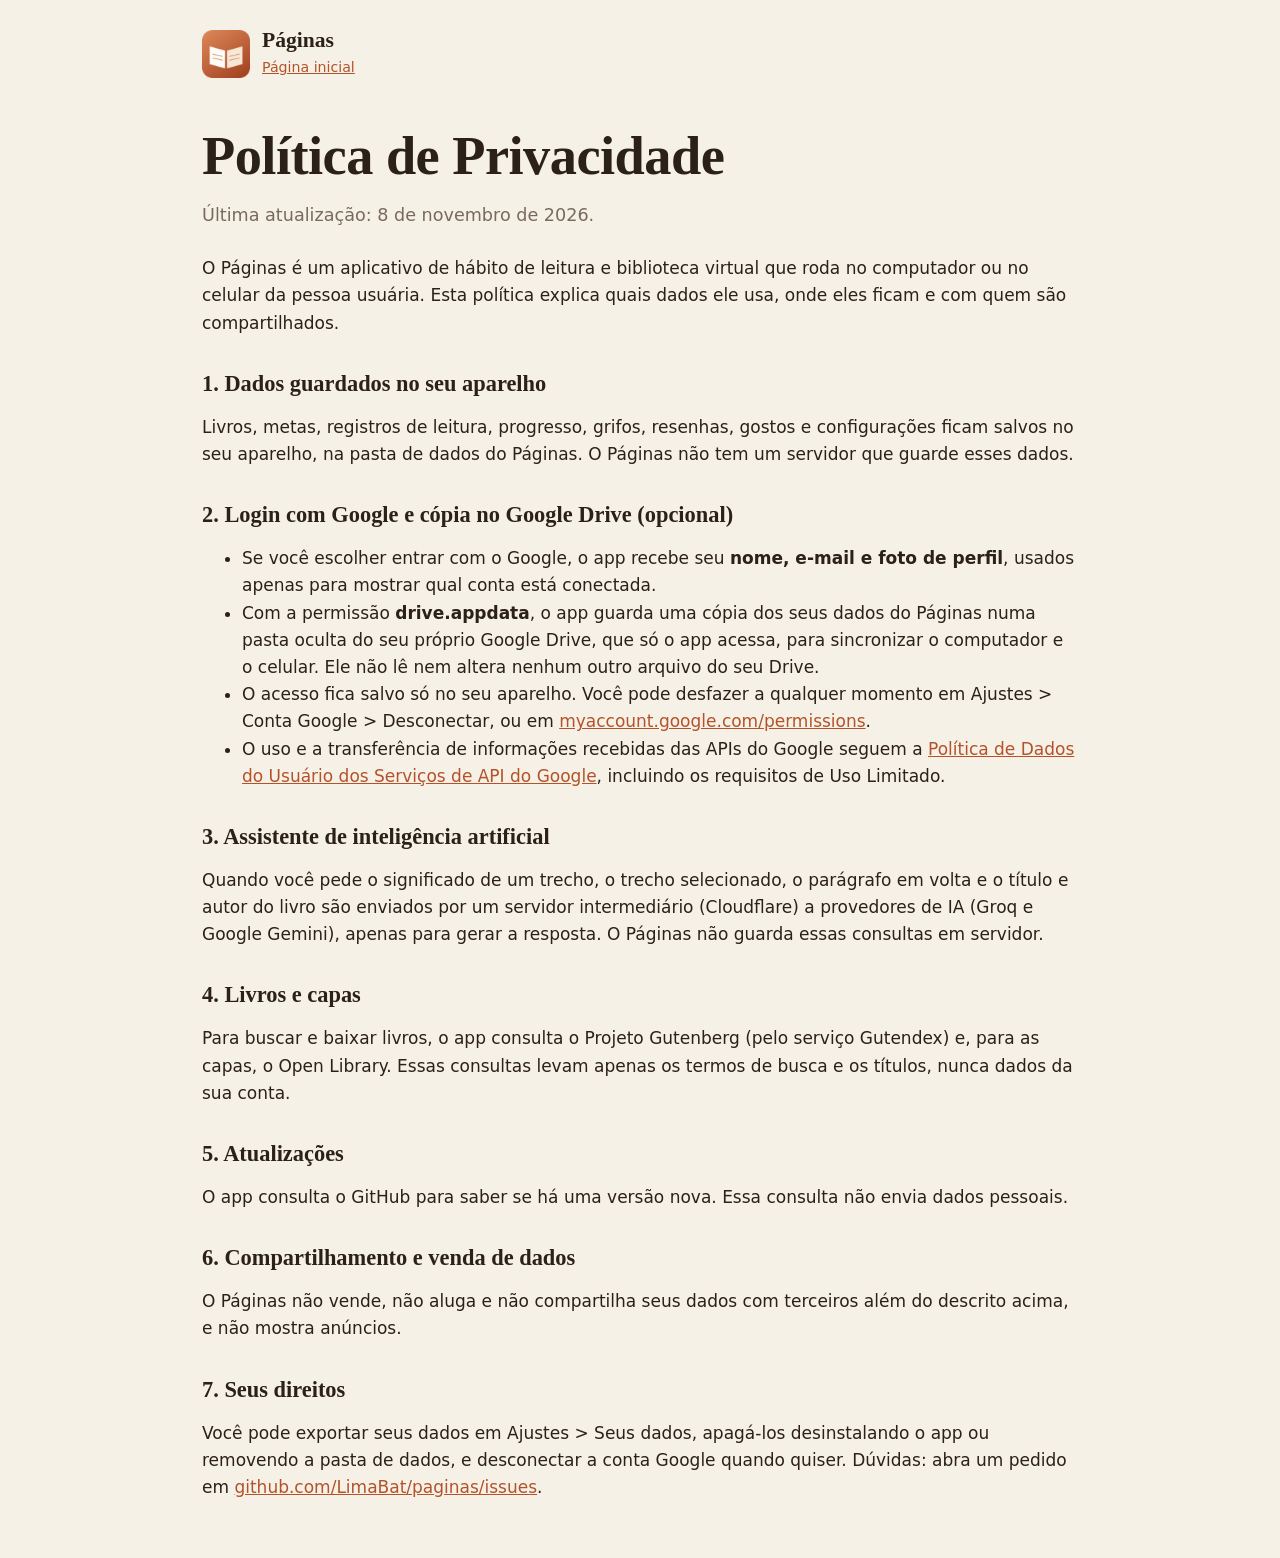
==== docs/privacidade.html @ e3178f03 "Páginas: Windows (.bat), app Android, site de download, IA do Investe.AI e conta Google Co-Authored-" ====
<!doctype html>
<html lang="pt-BR"><head><meta charset="utf-8"><meta name="viewport" content="width=device-width,initial-scale=1">
<title>Política de Privacidade · Páginas</title><link rel="icon" href="icone.png"><link rel="stylesheet" href="estilo.css"></head>
<body><main>
<header><img src="icone.png" alt=""><div><b>Páginas</b><small><a href="index.html">Página inicial</a></small></div></header>
<h1>Política de Privacidade</h1>
<p class="sub">Última atualização: 8 de novembro de 2026.</p>
<p>O Páginas é um aplicativo de hábito de leitura e biblioteca virtual que roda no computador ou no celular da pessoa usuária. Esta política explica quais dados ele usa, onde eles ficam e com quem são compartilhados.</p>
<h2>1. Dados guardados no seu aparelho</h2>
<p>Livros, metas, registros de leitura, progresso, grifos, resenhas, gostos e configurações ficam salvos no seu aparelho, na pasta de dados do Páginas. O Páginas não tem um servidor que guarde esses dados.</p>
<h2>2. Login com Google e cópia no Google Drive (opcional)</h2>
<ul>
<li>Se você escolher entrar com o Google, o app recebe seu <b>nome, e-mail e foto de perfil</b>, usados apenas para mostrar qual conta está conectada.</li>
<li>Com a permissão <b>drive.appdata</b>, o app guarda uma cópia dos seus dados do Páginas numa pasta oculta do seu próprio Google Drive, que só o app acessa, para sincronizar o computador e o celular. Ele não lê nem altera nenhum outro arquivo do seu Drive.</li>
<li>O acesso fica salvo só no seu aparelho. Você pode desfazer a qualquer momento em Ajustes &gt; Conta Google &gt; Desconectar, ou em <a href="https://myaccount.google.com/permissions">myaccount.google.com/permissions</a>.</li>
<li>O uso e a transferência de informações recebidas das APIs do Google seguem a <a href="https://developers.google.com/terms/api-services-user-data-policy">Política de Dados do Usuário dos Serviços de API do Google</a>, incluindo os requisitos de Uso Limitado.</li>
</ul>
<h2>3. Assistente de inteligência artificial</h2>
<p>Quando você pede o significado de um trecho, o trecho selecionado, o parágrafo em volta e o título e autor do livro são enviados por um servidor intermediário (Cloudflare) a provedores de IA (Groq e Google Gemini), apenas para gerar a resposta. O Páginas não guarda essas consultas em servidor.</p>
<h2>4. Livros e capas</h2>
<p>Para buscar e baixar livros, o app consulta o Projeto Gutenberg (pelo serviço Gutendex) e, para as capas, o Open Library. Essas consultas levam apenas os termos de busca e os títulos, nunca dados da sua conta.</p>
<h2>5. Atualizações</h2>
<p>O app consulta o GitHub para saber se há uma versão nova. Essa consulta não envia dados pessoais.</p>
<h2>6. Compartilhamento e venda de dados</h2>
<p>O Páginas não vende, não aluga e não compartilha seus dados com terceiros além do descrito acima, e não mostra anúncios.</p>
<h2>7. Seus direitos</h2>
<p>Você pode exportar seus dados em Ajustes &gt; Seus dados, apagá-los desinstalando o app ou removendo a pasta de dados, e desconectar a conta Google quando quiser. Dúvidas: abra um pedido em <a href="https://github.com/LimaBat/paginas/issues">github.com/LimaBat/paginas/issues</a>.</p>
</main></body></html>
---- docs/estilo.css ----
:root{--papel:#f6f1e7;--card:#fffdf8;--tinta:#2b2118;--suave:#7a6a5c;--linha:#e6dccb;--acento:#b4532a;--acento2:#e08a5c}
*{box-sizing:border-box}
body{margin:0;background:var(--papel);color:var(--tinta);font:17px/1.6 Nunito,system-ui,sans-serif}
main{max-width:920px;margin:0 auto;padding:28px 22px 40px}
a{color:var(--acento)}
header{display:flex;align-items:center;gap:12px;margin-bottom:46px}
header img{width:48px;height:48px}
header b{font:700 1.35rem Lora,Georgia,serif;display:block}
header small{color:var(--suave)}
h1{font:700 clamp(2.1rem,5.5vw,3.4rem)/1.12 Lora,Georgia,serif;margin:0 0 14px;letter-spacing:-.01em}
h1 em{font-style:italic;color:var(--acento)}
h2{font:700 1.4rem Lora,Georgia,serif;margin:34px 0 10px}
.sub{color:var(--suave);font-size:1.1rem;max-width:640px;margin:0 0 26px}
.bts{display:flex;flex-wrap:wrap;gap:12px;margin:0 0 10px}
.btn{display:inline-flex;align-items:center;gap:10px;padding:14px 22px;border-radius:14px;font-weight:800;text-decoration:none;color:var(--acento);background:var(--card);border:2px solid var(--acento)}
.btn.principal{color:#fff;border-color:transparent;background:linear-gradient(135deg,var(--acento2),#a0401e);box-shadow:0 8px 22px rgba(160,64,30,.25)}
.btn small{display:block;font-weight:600;font-size:.78rem;opacity:.85}
.nota{color:var(--suave);font-size:.9rem;margin:6px 0 30px}
.cards{display:grid;grid-template-columns:repeat(auto-fit,minmax(250px,1fr));gap:14px;margin:26px 0}
.card{background:var(--card);border:1px solid var(--linha);border-radius:16px;padding:18px 20px}
.card b{display:block;font:700 1.08rem Lora,Georgia,serif;margin-bottom:4px}
.card .e{font-size:1.6rem;display:block;margin-bottom:6px}
details.card summary{cursor:pointer;font-weight:800}
details.card{margin:10px 0}
ol{margin:10px 0 0 20px;padding:0}
footer{margin-top:46px;padding-top:18px;border-top:1px solid var(--linha);display:flex;flex-wrap:wrap;gap:18px;font-size:.92rem}
footer a{color:var(--suave)}
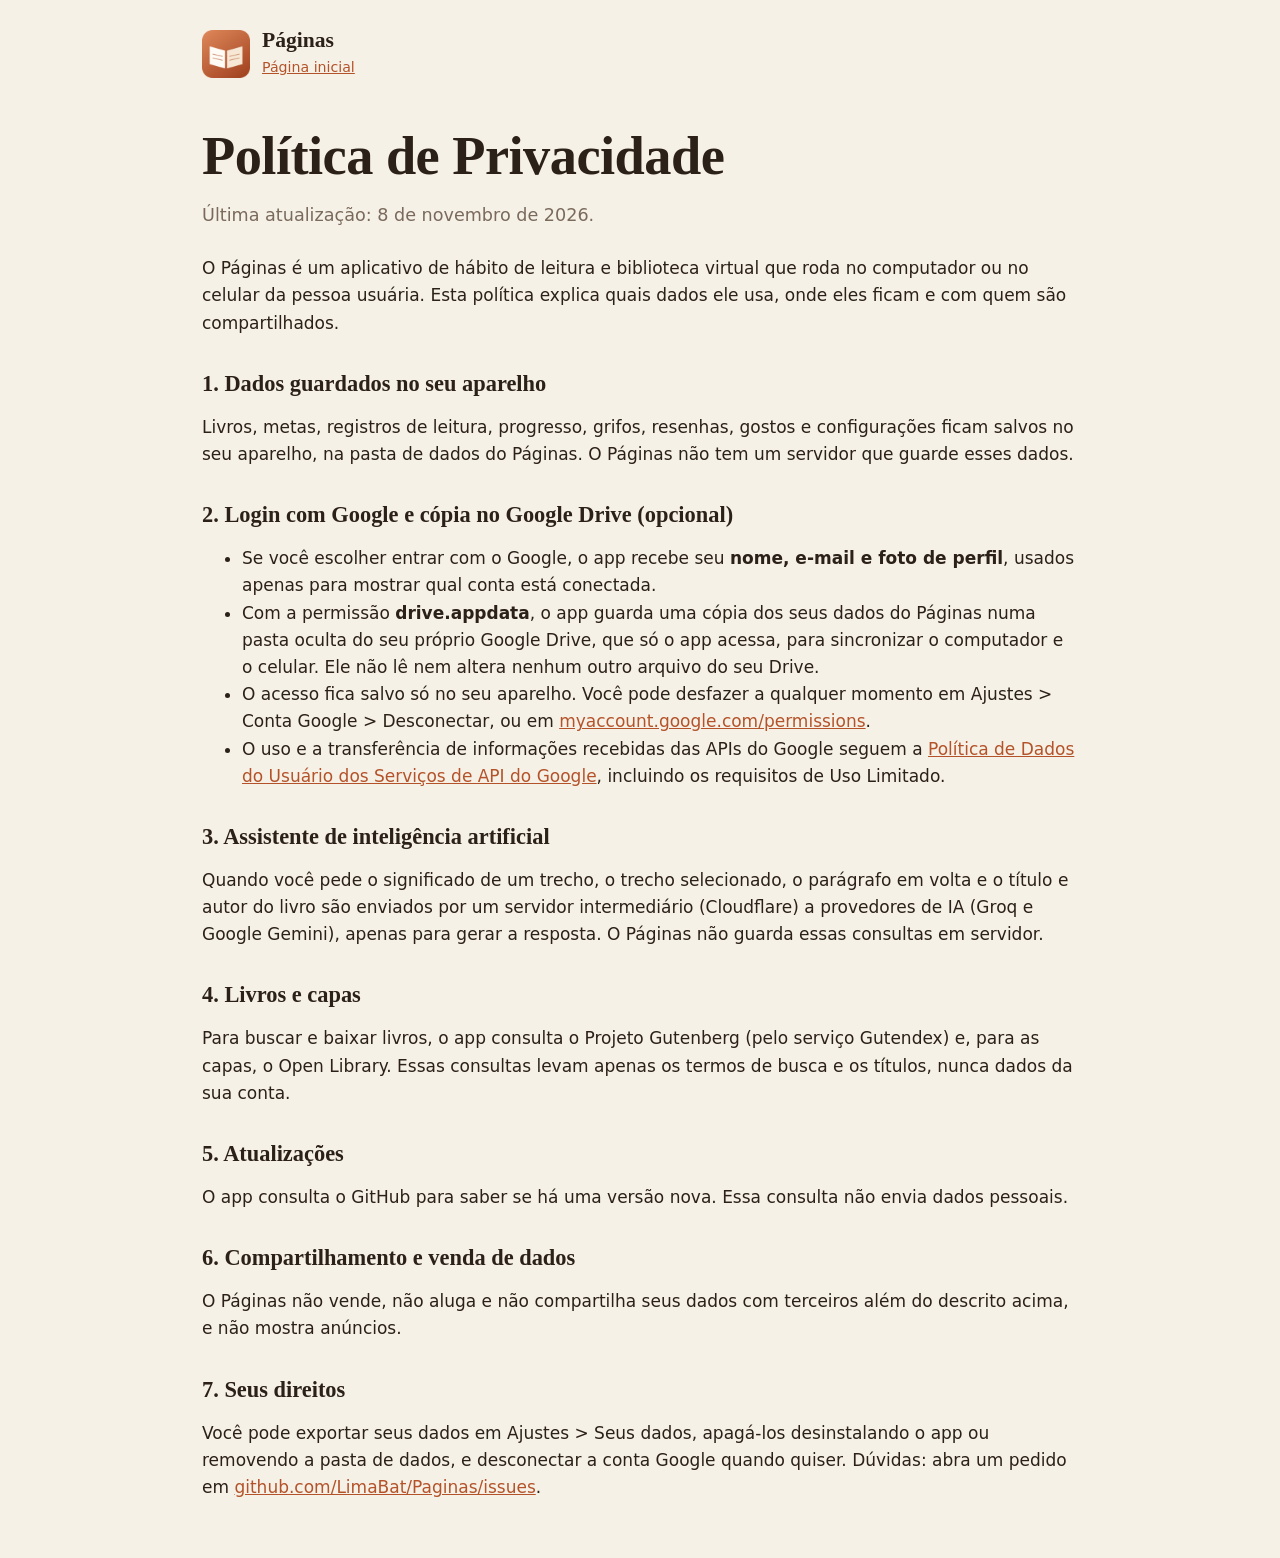
==== commit afecc461: "Links com o nome certo do repositório (LimaBat/Paginas) Co-Authored-By: Claude Opus 5.5 <noreply@ant" ====
--- a/docs/privacidade.html
+++ b/docs/privacidade.html
@@ -24,5 +24,5 @@
 <h2>6. Compartilhamento e venda de dados</h2>
 <p>O Páginas não vende, não aluga e não compartilha seus dados com terceiros além do descrito acima, e não mostra anúncios.</p>
 <h2>7. Seus direitos</h2>
-<p>Você pode exportar seus dados em Ajustes &gt; Seus dados, apagá-los desinstalando o app ou removendo a pasta de dados, e desconectar a conta Google quando quiser. Dúvidas: abra um pedido em <a href="https://github.com/LimaBat/paginas/issues">github.com/LimaBat/paginas/issues</a>.</p>
+<p>Você pode exportar seus dados em Ajustes &gt; Seus dados, apagá-los desinstalando o app ou removendo a pasta de dados, e desconectar a conta Google quando quiser. Dúvidas: abra um pedido em <a href="https://github.com/LimaBat/Paginas/issues">github.com/LimaBat/Paginas/issues</a>.</p>
 </main></body></html>
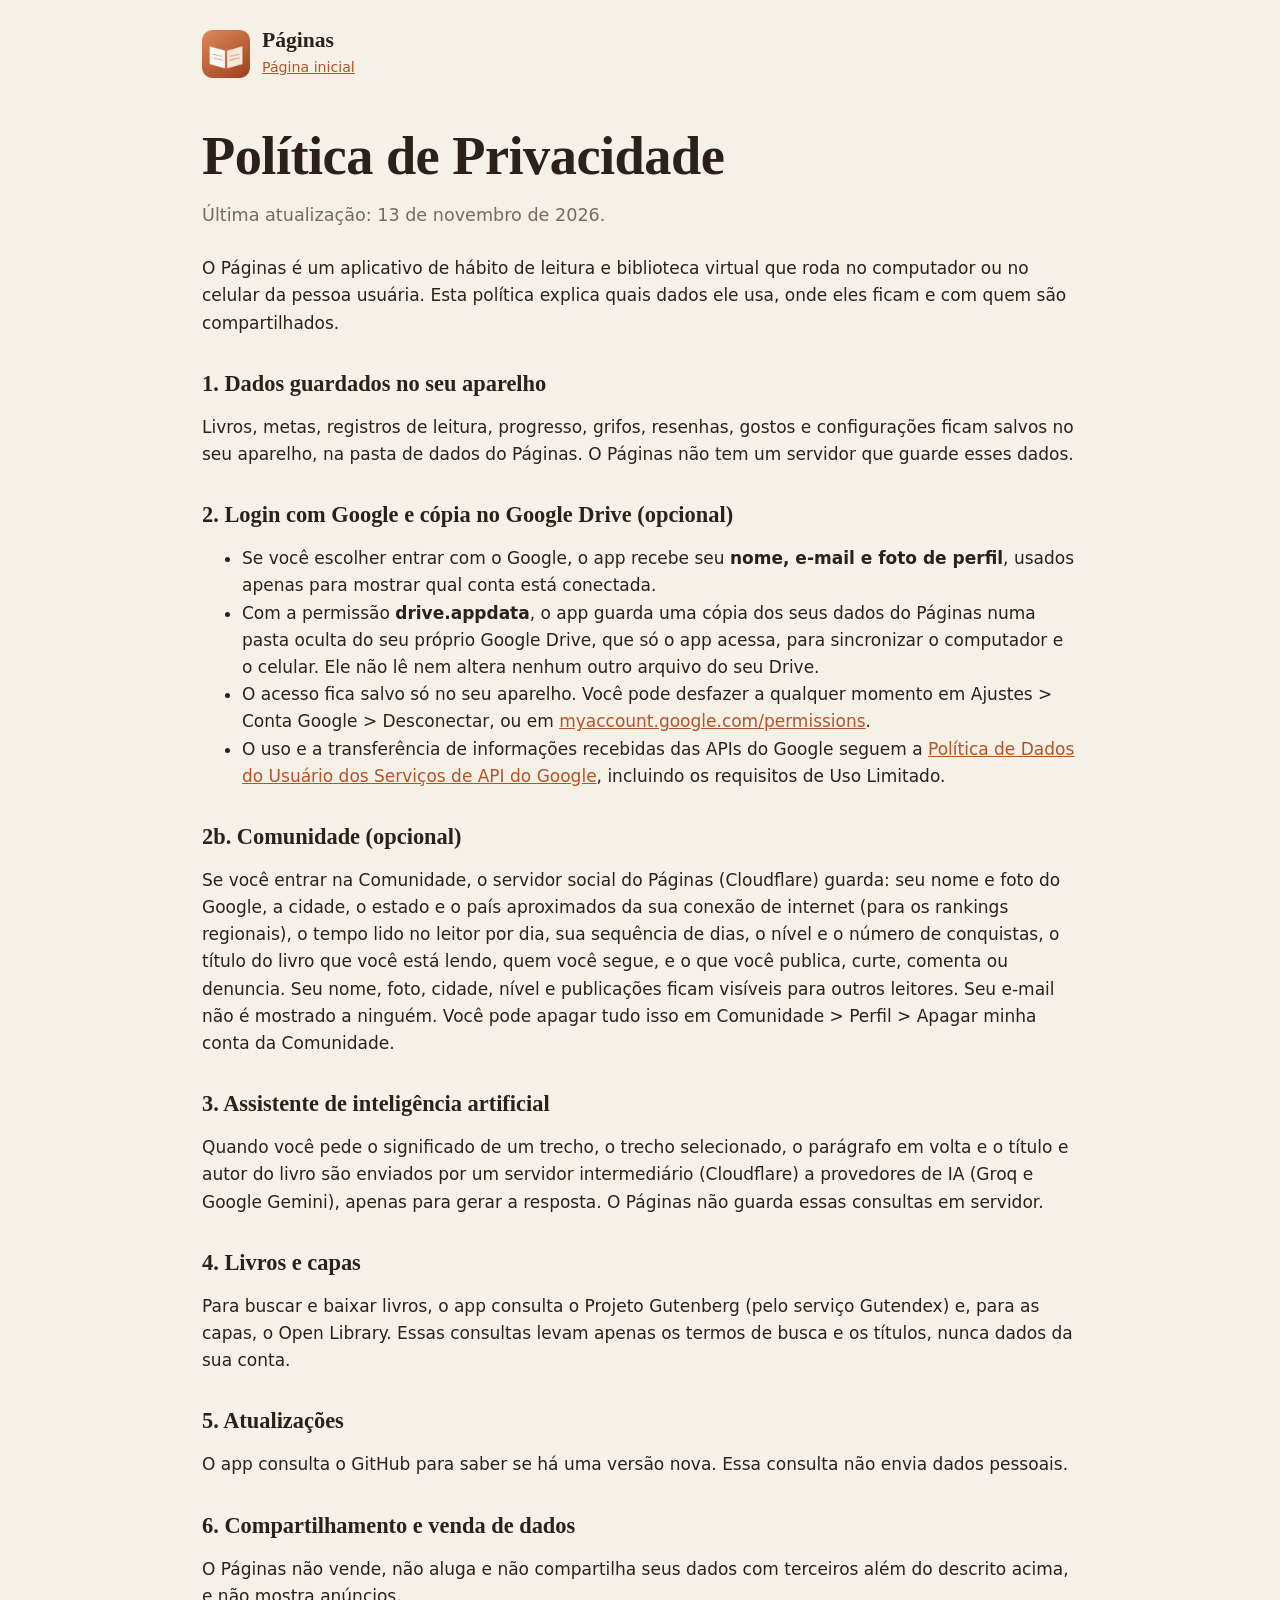
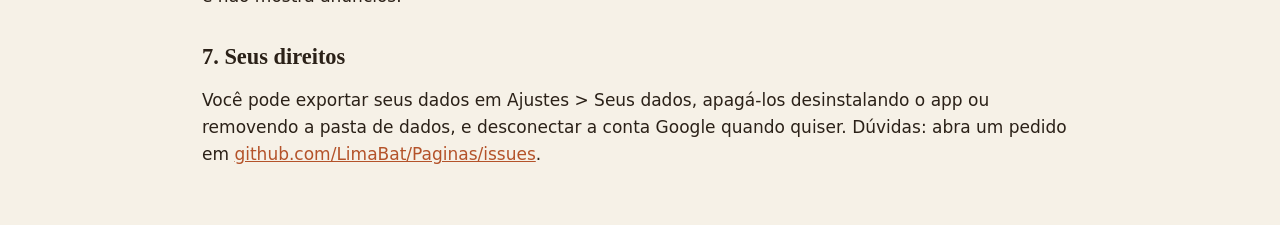
==== commit d6f19024: "Comunidade, rankings, jogo (XP, missões, conquistas), tutorial, tema e reflexões - servidor social (" ====
--- a/docs/privacidade.html
+++ b/docs/privacidade.html
@@ -4,7 +4,7 @@
 <body><main>
 <header><img src="icone.png" alt=""><div><b>Páginas</b><small><a href="index.html">Página inicial</a></small></div></header>
 <h1>Política de Privacidade</h1>
-<p class="sub">Última atualização: 8 de novembro de 2026.</p>
+<p class="sub">Última atualização: 13 de novembro de 2026.</p>
 <p>O Páginas é um aplicativo de hábito de leitura e biblioteca virtual que roda no computador ou no celular da pessoa usuária. Esta política explica quais dados ele usa, onde eles ficam e com quem são compartilhados.</p>
 <h2>1. Dados guardados no seu aparelho</h2>
 <p>Livros, metas, registros de leitura, progresso, grifos, resenhas, gostos e configurações ficam salvos no seu aparelho, na pasta de dados do Páginas. O Páginas não tem um servidor que guarde esses dados.</p>
@@ -15,6 +15,8 @@
 <li>O acesso fica salvo só no seu aparelho. Você pode desfazer a qualquer momento em Ajustes &gt; Conta Google &gt; Desconectar, ou em <a href="https://myaccount.google.com/permissions">myaccount.google.com/permissions</a>.</li>
 <li>O uso e a transferência de informações recebidas das APIs do Google seguem a <a href="https://developers.google.com/terms/api-services-user-data-policy">Política de Dados do Usuário dos Serviços de API do Google</a>, incluindo os requisitos de Uso Limitado.</li>
 </ul>
+<h2>2b. Comunidade (opcional)</h2>
+<p>Se você entrar na Comunidade, o servidor social do Páginas (Cloudflare) guarda: seu nome e foto do Google, a cidade, o estado e o país aproximados da sua conexão de internet (para os rankings regionais), o tempo lido no leitor por dia, sua sequência de dias, o nível e o número de conquistas, o título do livro que você está lendo, quem você segue, e o que você publica, curte, comenta ou denuncia. Seu nome, foto, cidade, nível e publicações ficam visíveis para outros leitores. Seu e-mail não é mostrado a ninguém. Você pode apagar tudo isso em Comunidade &gt; Perfil &gt; Apagar minha conta da Comunidade.</p>
 <h2>3. Assistente de inteligência artificial</h2>
 <p>Quando você pede o significado de um trecho, o trecho selecionado, o parágrafo em volta e o título e autor do livro são enviados por um servidor intermediário (Cloudflare) a provedores de IA (Groq e Google Gemini), apenas para gerar a resposta. O Páginas não guarda essas consultas em servidor.</p>
 <h2>4. Livros e capas</h2>
